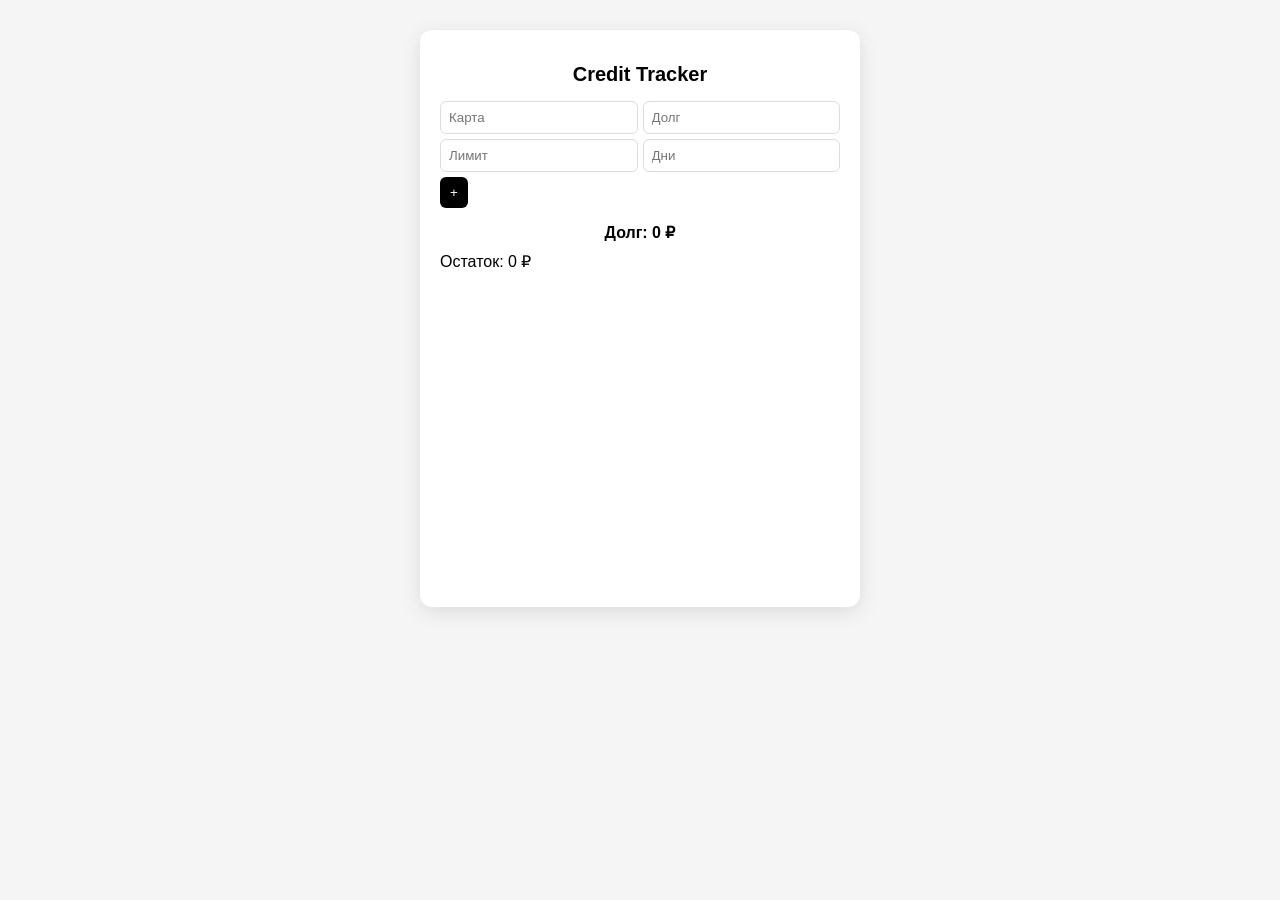
==== index.html @ 2d5e5e5c "Update index.html" ====
<!DOCTYPE html>
<html lang="ru">
<head>
<meta charset="UTF-8">
<meta name="viewport" content="width=device-width, initial-scale=1.0">
<title>Credit Tracker</title>
<link rel="stylesheet" href="style.css">
</head>
<body>

<div class="app">
  <h1>Credit Tracker</h1>

  <div class="input-group">
    <input id="cardName" placeholder="Карта" />
    <input id="amount" type="number" placeholder="Долг" />
    <input id="limit" type="number" placeholder="Лимит" />
    <input id="days" type="number" placeholder="Дни" />
    <button onclick="addDebt()">+</button>
  </div>

  <div class="stats">
    <div id="total">Долг: 0 ₽</div>
    <div id="free">Остаток: 0 ₽</div>
  </div>

  <canvas id="chart" width="300" height="300"></canvas>

  <ul id="debtList"></ul>
</div>

<script src="script.js" defer></script>
</body>
</html>
---- style.css ----
body {
  font-family: -apple-system, BlinkMacSystemFont, sans-serif;
  background: #f5f5f5;
  display: flex;
  justify-content: center;
  margin-top: 30px;
}

.app {
  background: white;
  padding: 20px;
  border-radius: 12px;
  width: 400px;
  box-shadow: 0 5px 20px rgba(0,0,0,0.1);
}

h1 {
  font-size: 20px;
  margin-bottom: 15px;
  text-align: center;
}

.input-group {
  display: flex;
  flex-wrap: wrap;
  gap: 5px;
  margin-bottom: 15px;
}

input {
  flex: 1;
  padding: 8px;
  border-radius: 6px;
  border: 1px solid #ddd;
}

button {
  padding: 8px 10px;
  border: none;
  border-radius: 6px;
  background: black;
  color: white;
  cursor: pointer;
}

#total {
  text-align: center;
  margin: 10px 0;
  font-weight: bold;
}

canvas {
  display: block;
  margin: 0 auto 15px;
}

ul {
  list-style: none;
  padding: 0;
}

li {
  display: flex;
  justify-content: space-between;
  padding: 8px;
  border-bottom: 1px solid #eee;
}

.actions {
  display: flex;
  gap: 5px;
}

.small-btn {
  font-size: 12px;
  padding: 4px 6px;
  background: #eee;
}
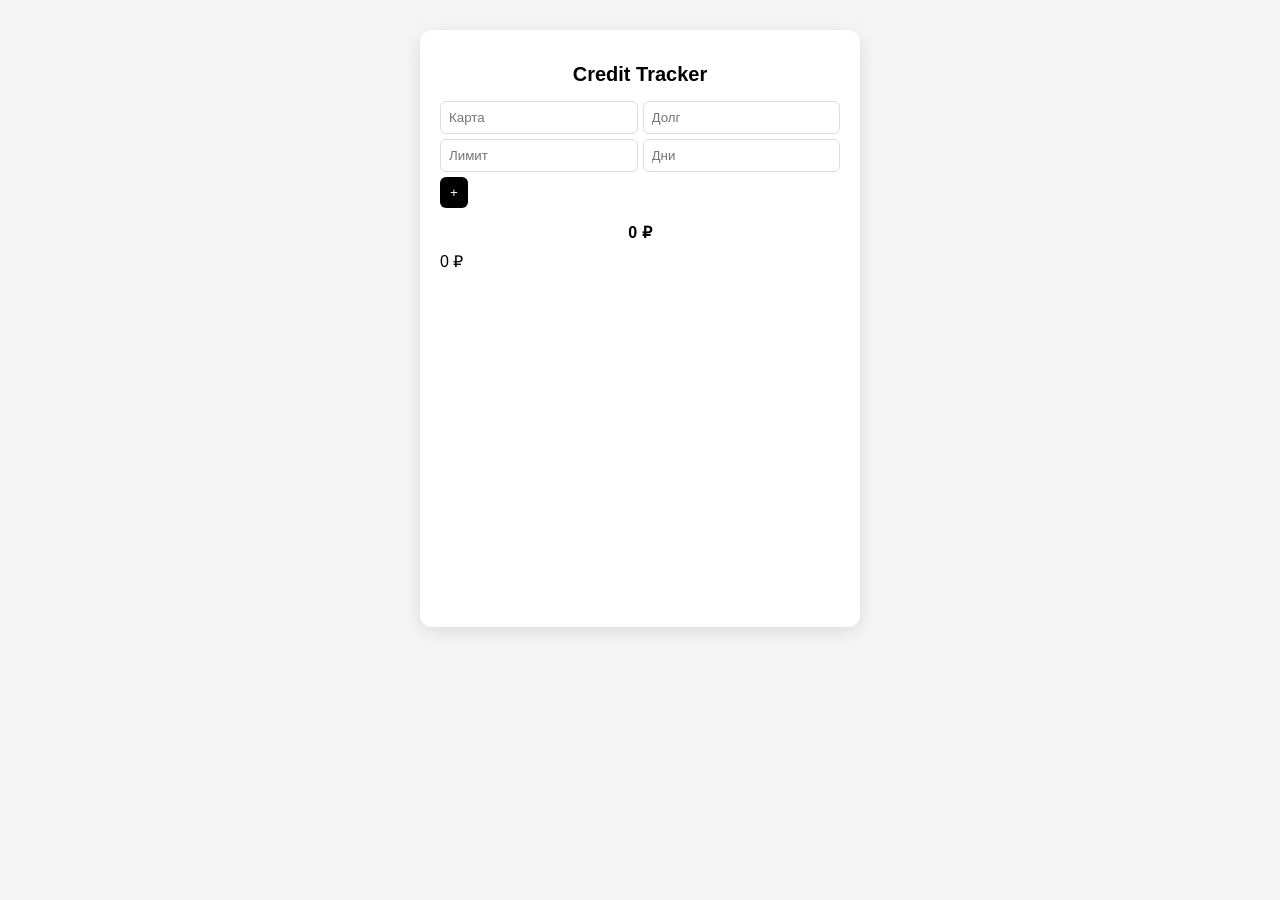
==== commit dbb72575: "Update index.html" ====
--- a/index.html
+++ b/index.html
@@ -20,11 +20,11 @@
   </div>
 
   <div class="stats">
-    <div id="total">Долг: 0 ₽</div>
-    <div id="free">Остаток: 0 ₽</div>
+    <div id="total">0 ₽</div>
+    <div id="free">0 ₽</div>
   </div>
 
-  <canvas id="chart" width="300" height="300"></canvas>
+  <canvas id="chart" width="320" height="320"></canvas>
 
   <ul id="debtList"></ul>
 </div>
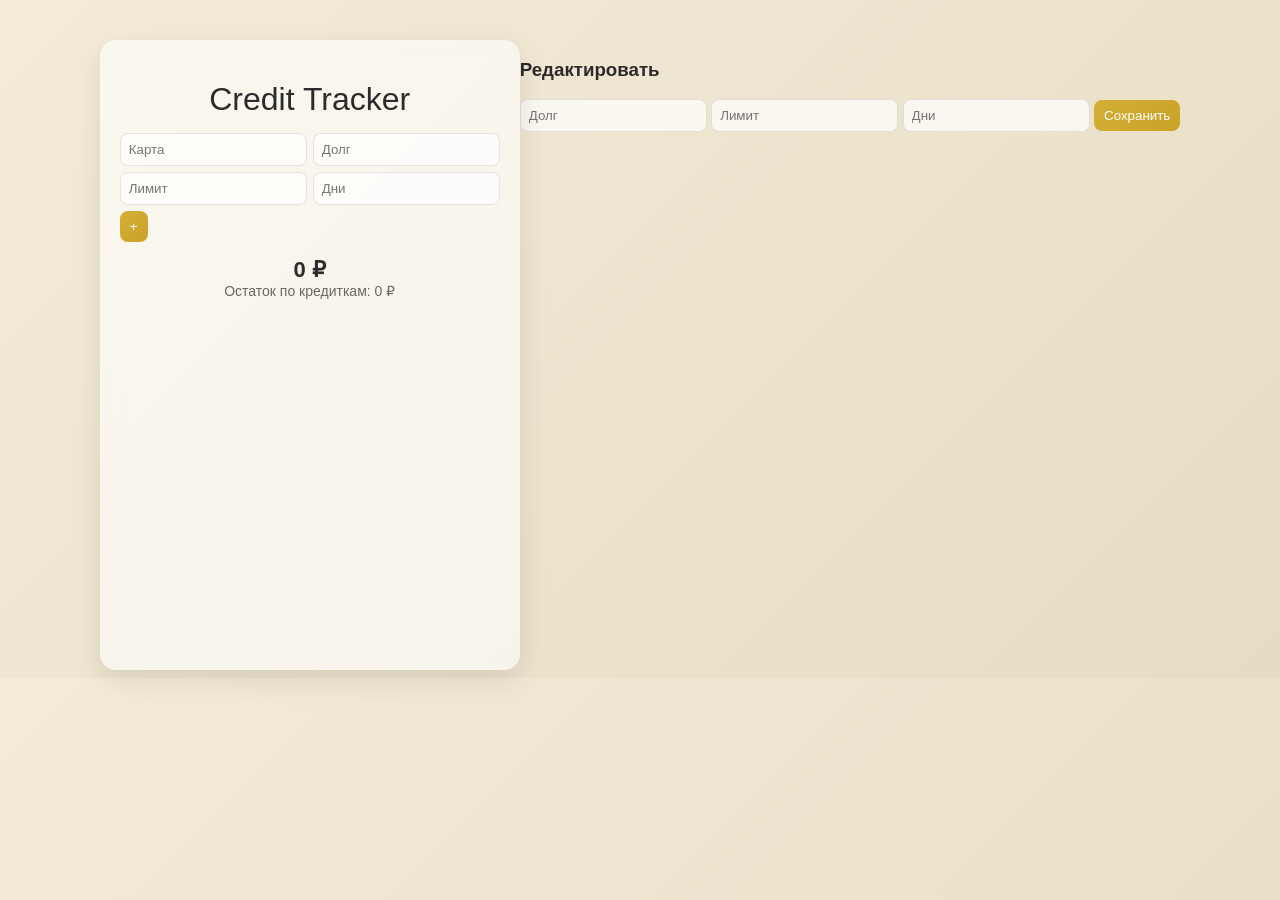
==== commit 457f776e: "Update index.html" ====
--- a/index.html
+++ b/index.html
@@ -12,10 +12,10 @@
   <h1>Credit Tracker</h1>
 
   <div class="input-group">
-    <input id="cardName" placeholder="Карта" />
-    <input id="amount" type="number" placeholder="Долг" />
-    <input id="limit" type="number" placeholder="Лимит" />
-    <input id="days" type="number" placeholder="Дни" />
+    <input id="cardName" placeholder="Карта">
+    <input id="amount" type="number" placeholder="Долг">
+    <input id="limit" type="number" placeholder="Лимит">
+    <input id="days" type="number" placeholder="Дни">
     <button onclick="addDebt()">+</button>
   </div>
 
@@ -29,6 +29,17 @@
   <ul id="debtList"></ul>
 </div>
 
-<script src="script.js" defer></script>
+<!-- модальное окно -->
+<div id="modal" class="modal hidden">
+  <div class="modal-content">
+    <h3>Редактировать</h3>
+    <input id="editAmount" type="number" placeholder="Долг">
+    <input id="editLimit" type="number" placeholder="Лимит">
+    <input id="editDays" type="number" placeholder="Дни">
+    <button onclick="saveEdit()">Сохранить</button>
+  </div>
+</div>
+
+<script src="script.js"></script>
 </body>
 </html>
--- a/style.css
+++ b/style.css
@@ -1,78 +1,81 @@
 body {
   font-family: -apple-system, BlinkMacSystemFont, sans-serif;
-  background: #f5f5f5;
+  background: linear-gradient(135deg, #f4ecd8, #e6dcc5);
   display: flex;
   justify-content: center;
-  margin-top: 30px;
+  margin-top: 40px;
+  color: #2b2b2b;
 }
 
 .app {
-  background: white;
+  background: rgba(255,255,255,0.6);
+  backdrop-filter: blur(10px);
   padding: 20px;
-  border-radius: 12px;
-  width: 400px;
-  box-shadow: 0 5px 20px rgba(0,0,0,0.1);
+  border-radius: 16px;
+  width: 380px;
+  box-shadow: 0 10px 30px rgba(0,0,0,0.1);
 }
 
 h1 {
-  font-size: 20px;
+  text-align: center;
+  font-weight: 500;
   margin-bottom: 15px;
-  text-align: center;
 }
 
 .input-group {
   display: flex;
   flex-wrap: wrap;
-  gap: 5px;
-  margin-bottom: 15px;
+  gap: 6px;
 }
 
 input {
   flex: 1;
   padding: 8px;
-  border-radius: 6px;
-  border: 1px solid #ddd;
+  border-radius: 8px;
+  border: 1px solid rgba(0,0,0,0.1);
+  background: rgba(255,255,255,0.7);
 }
 
 button {
   padding: 8px 10px;
   border: none;
-  border-radius: 6px;
-  background: black;
+  border-radius: 8px;
+  background: linear-gradient(135deg,#d4af37,#c9a227);
   color: white;
   cursor: pointer;
 }
 
+.stats {
+  text-align: center;
+  margin: 15px 0;
+}
+
 #total {
-  text-align: center;
-  margin: 10px 0;
-  font-weight: bold;
+  font-size: 22px;
+  font-weight: 600;
+}
+
+#free {
+  font-size: 14px;
+  opacity: 0.7;
 }
 
 canvas {
   display: block;
-  margin: 0 auto 15px;
-}
-
-ul {
-  list-style: none;
-  padding: 0;
+  margin: 10px auto 15px;
 }
 
 li {
   display: flex;
   justify-content: space-between;
-  padding: 8px;
-  border-bottom: 1px solid #eee;
-}
-
-.actions {
-  display: flex;
-  gap: 5px;
+  padding: 10px;
+  border-radius: 10px;
+  margin-bottom: 6px;
+  background: rgba(255,255,255,0.5);
 }
 
 .small-btn {
-  font-size: 12px;
+  background: rgba(0,0,0,0.05);
+  border-radius: 6px;
   padding: 4px 6px;
-  background: #eee;
 }
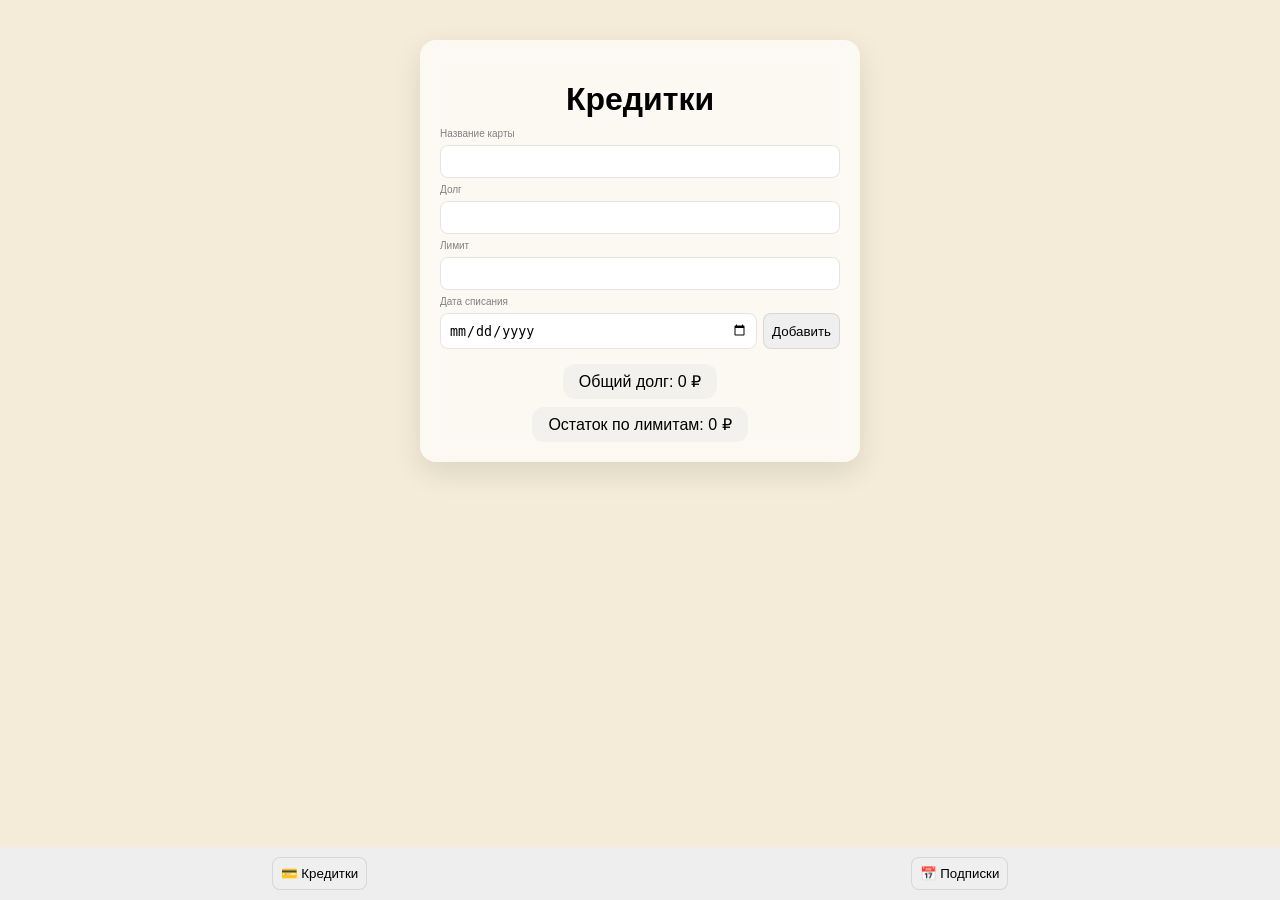
==== commit a301f63b: "Add files via upload" ====
--- a/index.html
+++ b/index.html
@@ -3,43 +3,91 @@
 <head>
 <meta charset="UTF-8">
 <meta name="viewport" content="width=device-width, initial-scale=1.0">
-<title>Credit Tracker</title>
+<title>Финансы</title>
+
 <link rel="stylesheet" href="style.css">
 </head>
 <body>
 
-<div class="app">
-  <h1>Credit Tracker</h1>
+<!-- Кредитки -->
+<div id="cards-page" class="app">
+<h1>Кредитки</h1>
 
-  <div class="input-group">
-    <input id="cardName" placeholder="Карта">
-    <input id="amount" type="number" placeholder="Долг">
-    <input id="limit" type="number" placeholder="Лимит">
-    <input id="days" type="number" placeholder="Дни">
-    <button onclick="addDebt()">+</button>
-  </div>
+<div class="input-group">
+<label>Название карты</label>
+<input id="cardName">
 
-  <div class="stats">
-    <div id="total">0 ₽</div>
-    <div id="free">0 ₽</div>
-  </div>
+<label>Долг</label>
+<input id="amount" type="number">
 
-  <canvas id="chart" width="320" height="320"></canvas>
+<label>Лимит</label>
+<input id="limit" type="number">
 
-  <ul id="debtList"></ul>
+<label>Дата списания</label>
+<input id="dueDate" type="date">
+
+<button onclick="addCard()">Добавить</button>
 </div>
 
-<!-- модальное окно -->
-<div id="modal" class="modal hidden">
-  <div class="modal-content">
-    <h3>Редактировать</h3>
-    <input id="editAmount" type="number" placeholder="Долг">
-    <input id="editLimit" type="number" placeholder="Лимит">
-    <input id="editDays" type="number" placeholder="Дни">
-    <button onclick="saveEdit()">Сохранить</button>
-  </div>
+<div class="totals credit-totals">
+<div>Общий долг: <span id="totalDebt">0</span> ₽</div>
+<div>Остаток по лимитам: <span id="totalFree">0</span> ₽</div>
 </div>
 
-<script src="script.js"></script>
+<div id="cardList"></div>
+</div>
+
+<!-- Подписки -->
+<div id="subs-page" class="app hidden">
+<h1>Подписки</h1>
+
+<div class="input-group">
+<label>Название подписки</label>
+<input id="subName">
+
+<label>Сумма</label>
+<input id="subPrice" type="number">
+
+<label>Дата списания</label>
+<input id="subDate" type="date">
+
+<button onclick="addSub()">Добавить</button>
+</div>
+
+<div class="totals subs-totals">
+<div>Ежемесячная плата: <span id="subSum">0</span> ₽</div>
+</div>
+
+<ul id="subList"></ul>
+</div>
+
+<!-- Модалка -->
+<div id="modal" class="modal">
+<div class="modal-content">
+
+<label>Название</label>
+<input id="editName">
+
+<label id="editValueLabel">Сумма</label>
+<input id="editValue" type="number">
+
+<label>Дата</label>
+<input id="editDate" type="date">
+
+<div class="modal-actions">
+<button onclick="cancelEdit()">Отменить</button>
+<button onclick="saveEdit()">Сохранить</button>
+</div>
+
+</div>
+</div>
+
+<!-- Навигация -->
+<nav>
+<button onclick="showPage('cards')">💳 Кредитки</button>
+<button onclick="showPage('subs')">📅 Подписки</button>
+</nav>
+
+<script src="app.js"></script>
 </body>
-</html>
+</html>
--- a/style.css
+++ b/style.css
@@ -1,81 +1,58 @@
-body {
-  font-family: -apple-system, BlinkMacSystemFont, sans-serif;
-  background: linear-gradient(135deg, #f4ecd8, #e6dcc5);
-  display: flex;
-  justify-content: center;
-  margin-top: 40px;
-  color: #2b2b2b;
+body { font-family:-apple-system,BlinkMacSystemFont,sans-serif; background:#f4ecd8; margin:0; }
+
+.app { max-width:400px; margin:40px auto; background:rgba(255,255,255,0.7); padding:20px; border-radius:16px; backdrop-filter:blur(10px); box-shadow:0 10px 30px rgba(0,0,0,0.1); }
+
+h1{text-align:center;margin-bottom:10px;}
+
+.input-group{display:flex;flex-wrap:wrap;gap:6px;margin-top:10px;}
+.input-group label{font-size:10px;color:gray; flex-basis:100%;}
+
+input,button{padding:8px;border-radius:8px;border:1px solid rgba(0,0,0,0.1);}
+input{flex:1;}
+button{cursor:pointer;}
+
+.totals{margin-top:15px;display:flex;flex-direction:column;align-items:center;gap:8px;}
+.totals div{padding:8px 16px;border-radius:12px;background:rgba(220,220,220,0.3);}
+
+.card, li {
+  display:flex;
+  justify-content:space-between;
+  margin:8px 0;
+  padding:12px;
+  border-radius:12px;
+  background:rgba(255,255,255,0.7);
 }
 
-.app {
-  background: rgba(255,255,255,0.6);
-  backdrop-filter: blur(10px);
-  padding: 20px;
-  border-radius: 16px;
-  width: 380px;
-  box-shadow: 0 10px 30px rgba(0,0,0,0.1);
+.card-buttons{display:flex;gap:6px;}
+
+nav{
+  position:fixed;
+  bottom:0;
+  width:100%;
+  display:flex;
+  justify-content:space-around;
+  background:#eee;
+  padding:10px 0;
 }
 
-h1 {
-  text-align: center;
-  font-weight: 500;
-  margin-bottom: 15px;
+.modal{
+  position:fixed;
+  top:0;
+  left:0;
+  width:100%;
+  height:100%;
+  background:rgba(0,0,0,0.3);
+  display:none;
+  justify-content:center;
+  align-items:center;
 }
 
-.input-group {
-  display: flex;
-  flex-wrap: wrap;
-  gap: 6px;
+.modal.show{display:flex;}
+
+.modal-content{
+  background:#fff;
+  padding:15px;
+  border-radius:12px;
 }
 
-input {
-  flex: 1;
-  padding: 8px;
-  border-radius: 8px;
-  border: 1px solid rgba(0,0,0,0.1);
-  background: rgba(255,255,255,0.7);
-}
-
-button {
-  padding: 8px 10px;
-  border: none;
-  border-radius: 8px;
-  background: linear-gradient(135deg,#d4af37,#c9a227);
-  color: white;
-  cursor: pointer;
-}
-
-.stats {
-  text-align: center;
-  margin: 15px 0;
-}
-
-#total {
-  font-size: 22px;
-  font-weight: 600;
-}
-
-#free {
-  font-size: 14px;
-  opacity: 0.7;
-}
-
-canvas {
-  display: block;
-  margin: 10px auto 15px;
-}
-
-li {
-  display: flex;
-  justify-content: space-between;
-  padding: 10px;
-  border-radius: 10px;
-  margin-bottom: 6px;
-  background: rgba(255,255,255,0.5);
-}
-
-.small-btn {
-  background: rgba(0,0,0,0.05);
-  border-radius: 6px;
-  padding: 4px 6px;
-}
+.hidden{display:none;}
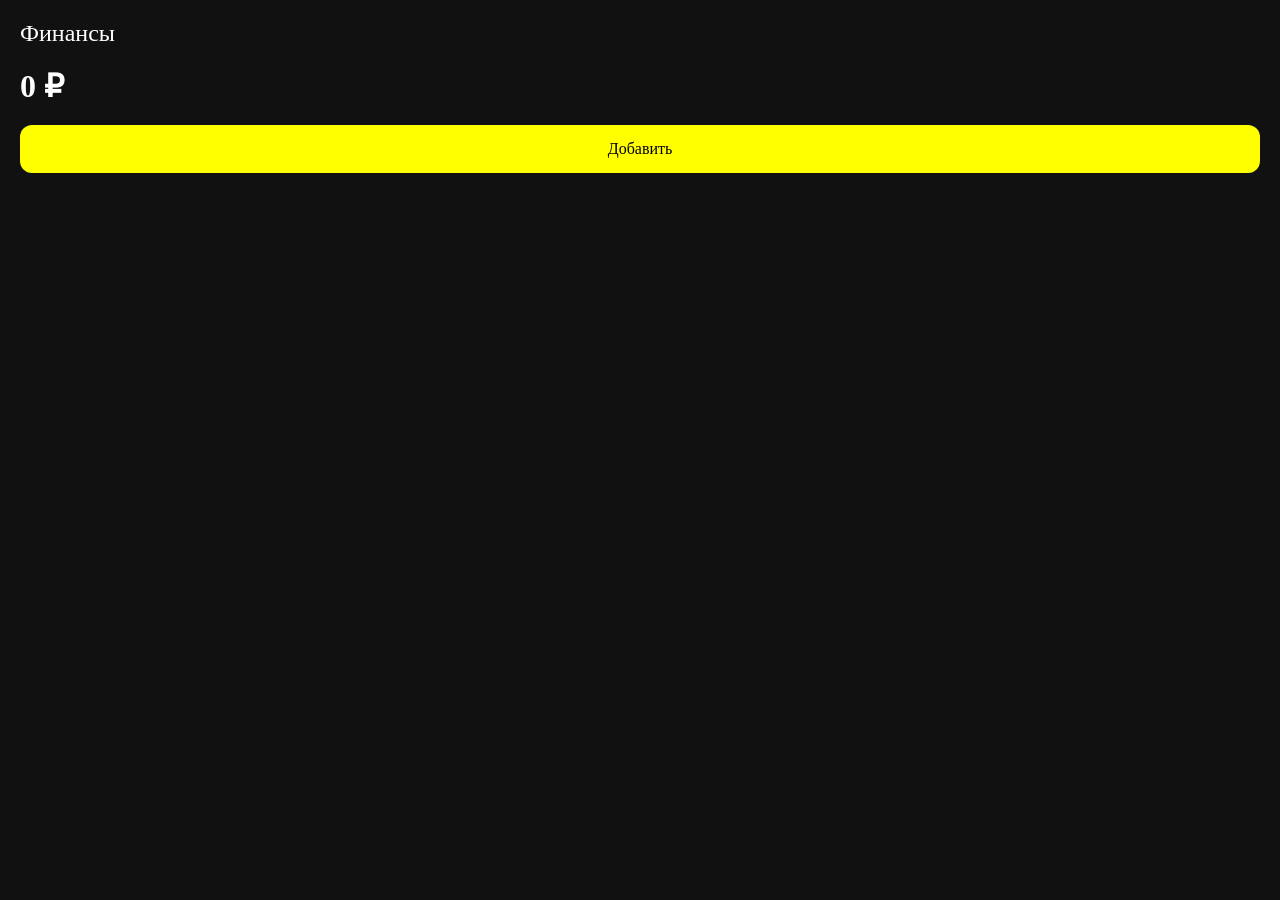
==== commit 32de90f9: "Add files via upload" ====
--- a/index.html
+++ b/index.html
@@ -1,93 +1,239 @@
 <!DOCTYPE html>
-<html lang="ru">
+<html>
 <head>
 <meta charset="UTF-8">
 <meta name="viewport" content="width=device-width, initial-scale=1.0">
+
 <title>Финансы</title>
 
-<link rel="stylesheet" href="style.css">
+<!-- PWA -->
+<link rel="manifest" href="manifest.json">
+<meta name="apple-mobile-web-app-capable" content="yes">
+<meta name="apple-mobile-web-app-status-bar-style" content="black">
+<link rel="apple-touch-icon" href="icon.png">
+
+<style>
+body {
+  margin: 0;
+  background: #111;
+  color: white;
+  font-family: -apple-system;
+}
+
+.header {
+  padding: 20px;
+  font-size: 24px;
+}
+
+.balance {
+  padding: 0 20px;
+  font-size: 32px;
+  font-weight: bold;
+}
+
+.add-btn {
+  margin: 20px;
+  padding: 15px;
+  background: yellow;
+  color: black;
+  text-align: center;
+  border-radius: 12px;
+}
+
+.list {
+  padding: 20px;
+}
+
+.item {
+  display: flex;
+  justify-content: space-between;
+  padding: 12px;
+  border-radius: 10px;
+  background: #1a1a1a;
+  position: relative;
+  z-index: 1;
+  transition: 0.2s;
+}
+
+.wrapper {
+  position: relative;
+  margin-bottom: 10px;
+}
+
+.delete {
+  position: absolute;
+  right: 0;
+  top: 0;
+  bottom: 0;
+  width: 80px;
+  background: #ff3b30;
+  display: flex;
+  align-items: center;
+  justify-content: center;
+  border-radius: 10px;
+}
+
+.income {
+  color: #4cd964;
+}
+
+.expense {
+  color: #ff3b30;
+}
+
+.modal-bg {
+  position: fixed;
+  top: 0;
+  left: 0;
+  right: 0;
+  bottom: 0;
+  background: rgba(0,0,0,0.5);
+  display: none;
+}
+
+.modal {
+  position: fixed;
+  bottom: 0;
+  left: 0;
+  right: 0;
+  background: #222;
+  padding: 20px;
+  border-radius: 20px 20px 0 0;
+}
+
+input {
+  width: 100%;
+  padding: 12px;
+  margin-bottom: 10px;
+  border-radius: 10px;
+  border: none;
+}
+
+.save {
+  background: yellow;
+  padding: 15px;
+  text-align: center;
+  border-radius: 10px;
+  color: black;
+}
+</style>
 </head>
+
 <body>
 
-<!-- Кредитки -->
-<div id="cards-page" class="app">
-<h1>Кредитки</h1>
-
-<div class="input-group">
-<label>Название карты</label>
-<input id="cardName">
-
-<label>Долг</label>
-<input id="amount" type="number">
-
-<label>Лимит</label>
-<input id="limit" type="number">
-
-<label>Дата списания</label>
-<input id="dueDate" type="date">
-
-<button onclick="addCard()">Добавить</button>
+<div class="header">Финансы</div>
+<div class="balance" id="balance">0 ₽</div>
+
+<div class="add-btn" onclick="openModal()">Добавить</div>
+
+<div class="list" id="list"></div>
+
+<div class="modal-bg" id="modalBg" onclick="closeModal()">
+  <div class="modal" onclick="event.stopPropagation()">
+    <input id="name" placeholder="Название">
+    <input id="amount" placeholder="Сумма (+ доход / - расход)">
+    <div class="save" onclick="save()">Сохранить</div>
+  </div>
 </div>
 
-<div class="totals credit-totals">
-<div>Общий долг: <span id="totalDebt">0</span> ₽</div>
-<div>Остаток по лимитам: <span id="totalFree">0</span> ₽</div>
-</div>
-
-<div id="cardList"></div>
-</div>
-
-<!-- Подписки -->
-<div id="subs-page" class="app hidden">
-<h1>Подписки</h1>
-
-<div class="input-group">
-<label>Название подписки</label>
-<input id="subName">
-
-<label>Сумма</label>
-<input id="subPrice" type="number">
-
-<label>Дата списания</label>
-<input id="subDate" type="date">
-
-<button onclick="addSub()">Добавить</button>
-</div>
-
-<div class="totals subs-totals">
-<div>Ежемесячная плата: <span id="subSum">0</span> ₽</div>
-</div>
-
-<ul id="subList"></ul>
-</div>
-
-<!-- Модалка -->
-<div id="modal" class="modal">
-<div class="modal-content">
-
-<label>Название</label>
-<input id="editName">
-
-<label id="editValueLabel">Сумма</label>
-<input id="editValue" type="number">
-
-<label>Дата</label>
-<input id="editDate" type="date">
-
-<div class="modal-actions">
-<button onclick="cancelEdit()">Отменить</button>
-<button onclick="saveEdit()">Сохранить</button>
-</div>
-
-</div>
-</div>
-
-<!-- Навигация -->
-<nav>
-<button onclick="showPage('cards')">💳 Кредитки</button>
-<button onclick="showPage('subs')">📅 Подписки</button>
-</nav>
-
-<script src="app.js"></script>
+<script>
+let transactions = JSON.parse(localStorage.getItem('tx')) || [];
+
+function render() {
+  const list = document.getElementById('list');
+  const balance = document.getElementById('balance');
+
+  list.innerHTML = '';
+  let total = 0;
+
+  transactions.forEach((t, i) => {
+    total += t.amount;
+
+    const wrapper = document.createElement('div');
+    wrapper.className = 'wrapper';
+
+    const del = document.createElement('div');
+    del.className = 'delete';
+    del.innerText = 'Удалить';
+    del.onclick = () => deleteItem(i);
+
+    const div = document.createElement('div');
+    div.className = 'item';
+
+    const colorClass = t.amount > 0 ? 'income' : 'expense';
+
+    div.innerHTML = `
+      <span>${t.name}</span>
+      <span class="${colorClass}">${t.amount}</span>
+    `;
+
+    let startX = 0;
+    let currentX = 0;
+
+    div.addEventListener('touchstart', e => {
+      startX = e.touches[0].clientX;
+    });
+
+    div.addEventListener('touchmove', e => {
+      currentX = e.touches[0].clientX;
+      let diff = currentX - startX;
+
+      if (diff < 0) {
+        div.style.transform = `translateX(${diff}px)`;
+      }
+    });
+
+    div.addEventListener('touchend', () => {
+      let diff = currentX - startX;
+
+      if (diff < -80) {
+        div.style.transform = `translateX(-80px)`;
+      } else {
+        div.style.transform = `translateX(0px)`;
+      }
+    });
+
+    wrapper.appendChild(del);
+    wrapper.appendChild(div);
+    list.appendChild(wrapper);
+  });
+
+  balance.innerText = total + ' ₽';
+}
+
+function openModal() {
+  document.getElementById('modalBg').style.display = 'block';
+}
+
+function closeModal() {
+  document.getElementById('modalBg').style.display = 'none';
+}
+
+function save() {
+  const name = document.getElementById('name').value;
+  const amount = parseInt(document.getElementById('amount').value);
+
+  if (!name || !amount) return;
+
+  transactions.push({ name, amount });
+
+  localStorage.setItem('tx', JSON.stringify(transactions));
+
+  document.getElementById('name').value = '';
+  document.getElementById('amount').value = '';
+
+  closeModal();
+  render();
+}
+
+function deleteItem(index) {
+  transactions.splice(index, 1);
+  localStorage.setItem('tx', JSON.stringify(transactions));
+  render();
+}
+
+render();
+</script>
+
 </body>
 </html>
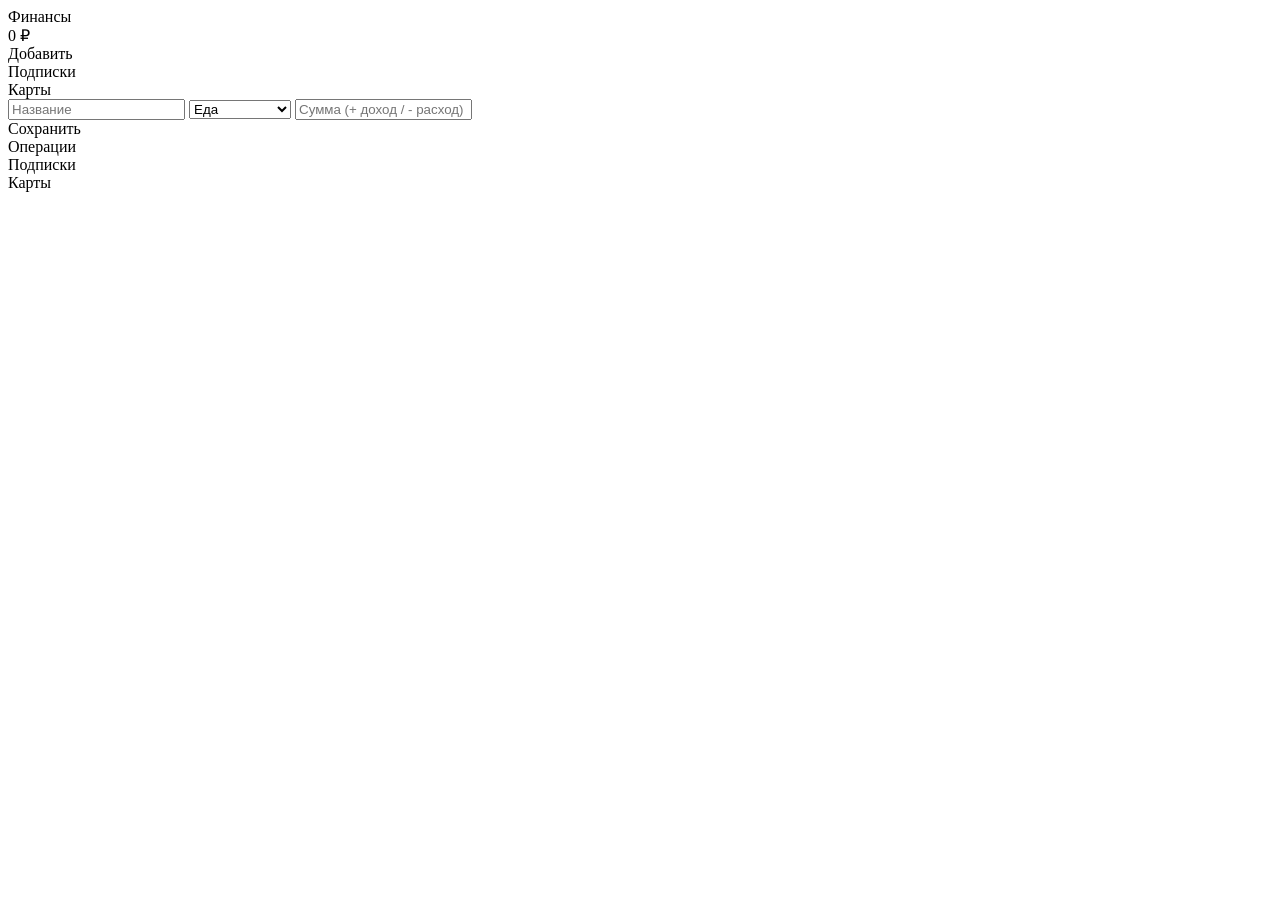
==== commit f6128d61: "Update index.html" ====
--- a/index.html
+++ b/index.html
@@ -6,234 +6,58 @@
 
 <title>Финансы</title>
 
-<!-- PWA -->
 <link rel="manifest" href="manifest.json">
 <meta name="apple-mobile-web-app-capable" content="yes">
-<meta name="apple-mobile-web-app-status-bar-style" content="black">
 <link rel="apple-touch-icon" href="icon.png">
 
-<style>
-body {
-  margin: 0;
-  background: #111;
-  color: white;
-  font-family: -apple-system;
-}
-
-.header {
-  padding: 20px;
-  font-size: 24px;
-}
-
-.balance {
-  padding: 0 20px;
-  font-size: 32px;
-  font-weight: bold;
-}
-
-.add-btn {
-  margin: 20px;
-  padding: 15px;
-  background: yellow;
-  color: black;
-  text-align: center;
-  border-radius: 12px;
-}
-
-.list {
-  padding: 20px;
-}
-
-.item {
-  display: flex;
-  justify-content: space-between;
-  padding: 12px;
-  border-radius: 10px;
-  background: #1a1a1a;
-  position: relative;
-  z-index: 1;
-  transition: 0.2s;
-}
-
-.wrapper {
-  position: relative;
-  margin-bottom: 10px;
-}
-
-.delete {
-  position: absolute;
-  right: 0;
-  top: 0;
-  bottom: 0;
-  width: 80px;
-  background: #ff3b30;
-  display: flex;
-  align-items: center;
-  justify-content: center;
-  border-radius: 10px;
-}
-
-.income {
-  color: #4cd964;
-}
-
-.expense {
-  color: #ff3b30;
-}
-
-.modal-bg {
-  position: fixed;
-  top: 0;
-  left: 0;
-  right: 0;
-  bottom: 0;
-  background: rgba(0,0,0,0.5);
-  display: none;
-}
-
-.modal {
-  position: fixed;
-  bottom: 0;
-  left: 0;
-  right: 0;
-  background: #222;
-  padding: 20px;
-  border-radius: 20px 20px 0 0;
-}
-
-input {
-  width: 100%;
-  padding: 12px;
-  margin-bottom: 10px;
-  border-radius: 10px;
-  border: none;
-}
-
-.save {
-  background: yellow;
-  padding: 15px;
-  text-align: center;
-  border-radius: 10px;
-  color: black;
-}
-</style>
+<link rel="stylesheet" href="style.css">
 </head>
 
 <body>
 
-<div class="header">Финансы</div>
-<div class="balance" id="balance">0 ₽</div>
+<!-- ОПЕРАЦИИ -->
+<div id="operations" class="screen active">
+  <div class="header">Финансы</div>
+  <div class="balance" id="balance">0 ₽</div>
+  <div class="add-btn" onclick="openModal()">Добавить</div>
+  <div class="list" id="list"></div>
+</div>
 
-<div class="add-btn" onclick="openModal()">Добавить</div>
+<!-- ПОДПИСКИ -->
+<div id="subscriptions" class="screen">
+  <div class="header">Подписки</div>
+</div>
 
-<div class="list" id="list"></div>
+<!-- КАРТЫ -->
+<div id="cards" class="screen">
+  <div class="header">Карты</div>
+</div>
 
+<!-- МОДАЛКА -->
 <div class="modal-bg" id="modalBg" onclick="closeModal()">
   <div class="modal" onclick="event.stopPropagation()">
     <input id="name" placeholder="Название">
+    
+    <select id="category">
+      <option>Еда</option>
+      <option>Транспорт</option>
+      <option>Подписки</option>
+      <option>Развлечения</option>
+      <option>Другое</option>
+    </select>
+
     <input id="amount" placeholder="Сумма (+ доход / - расход)">
     <div class="save" onclick="save()">Сохранить</div>
   </div>
 </div>
 
-<script>
-let transactions = JSON.parse(localStorage.getItem('tx')) || [];
+<!-- TAB BAR -->
+<div class="tabbar">
+  <div class="tab active" onclick="switchTab('operations', this)">Операции</div>
+  <div class="tab" onclick="switchTab('subscriptions', this)">Подписки</div>
+  <div class="tab" onclick="switchTab('cards', this)">Карты</div>
+</div>
 
-function render() {
-  const list = document.getElementById('list');
-  const balance = document.getElementById('balance');
-
-  list.innerHTML = '';
-  let total = 0;
-
-  transactions.forEach((t, i) => {
-    total += t.amount;
-
-    const wrapper = document.createElement('div');
-    wrapper.className = 'wrapper';
-
-    const del = document.createElement('div');
-    del.className = 'delete';
-    del.innerText = 'Удалить';
-    del.onclick = () => deleteItem(i);
-
-    const div = document.createElement('div');
-    div.className = 'item';
-
-    const colorClass = t.amount > 0 ? 'income' : 'expense';
-
-    div.innerHTML = `
-      <span>${t.name}</span>
-      <span class="${colorClass}">${t.amount}</span>
-    `;
-
-    let startX = 0;
-    let currentX = 0;
-
-    div.addEventListener('touchstart', e => {
-      startX = e.touches[0].clientX;
-    });
-
-    div.addEventListener('touchmove', e => {
-      currentX = e.touches[0].clientX;
-      let diff = currentX - startX;
-
-      if (diff < 0) {
-        div.style.transform = `translateX(${diff}px)`;
-      }
-    });
-
-    div.addEventListener('touchend', () => {
-      let diff = currentX - startX;
-
-      if (diff < -80) {
-        div.style.transform = `translateX(-80px)`;
-      } else {
-        div.style.transform = `translateX(0px)`;
-      }
-    });
-
-    wrapper.appendChild(del);
-    wrapper.appendChild(div);
-    list.appendChild(wrapper);
-  });
-
-  balance.innerText = total + ' ₽';
-}
-
-function openModal() {
-  document.getElementById('modalBg').style.display = 'block';
-}
-
-function closeModal() {
-  document.getElementById('modalBg').style.display = 'none';
-}
-
-function save() {
-  const name = document.getElementById('name').value;
-  const amount = parseInt(document.getElementById('amount').value);
-
-  if (!name || !amount) return;
-
-  transactions.push({ name, amount });
-
-  localStorage.setItem('tx', JSON.stringify(transactions));
-
-  document.getElementById('name').value = '';
-  document.getElementById('amount').value = '';
-
-  closeModal();
-  render();
-}
-
-function deleteItem(index) {
-  transactions.splice(index, 1);
-  localStorage.setItem('tx', JSON.stringify(transactions));
-  render();
-}
-
-render();
-</script>
-
+<script src="app.js"></script>
 </body>
-</html>+</html>
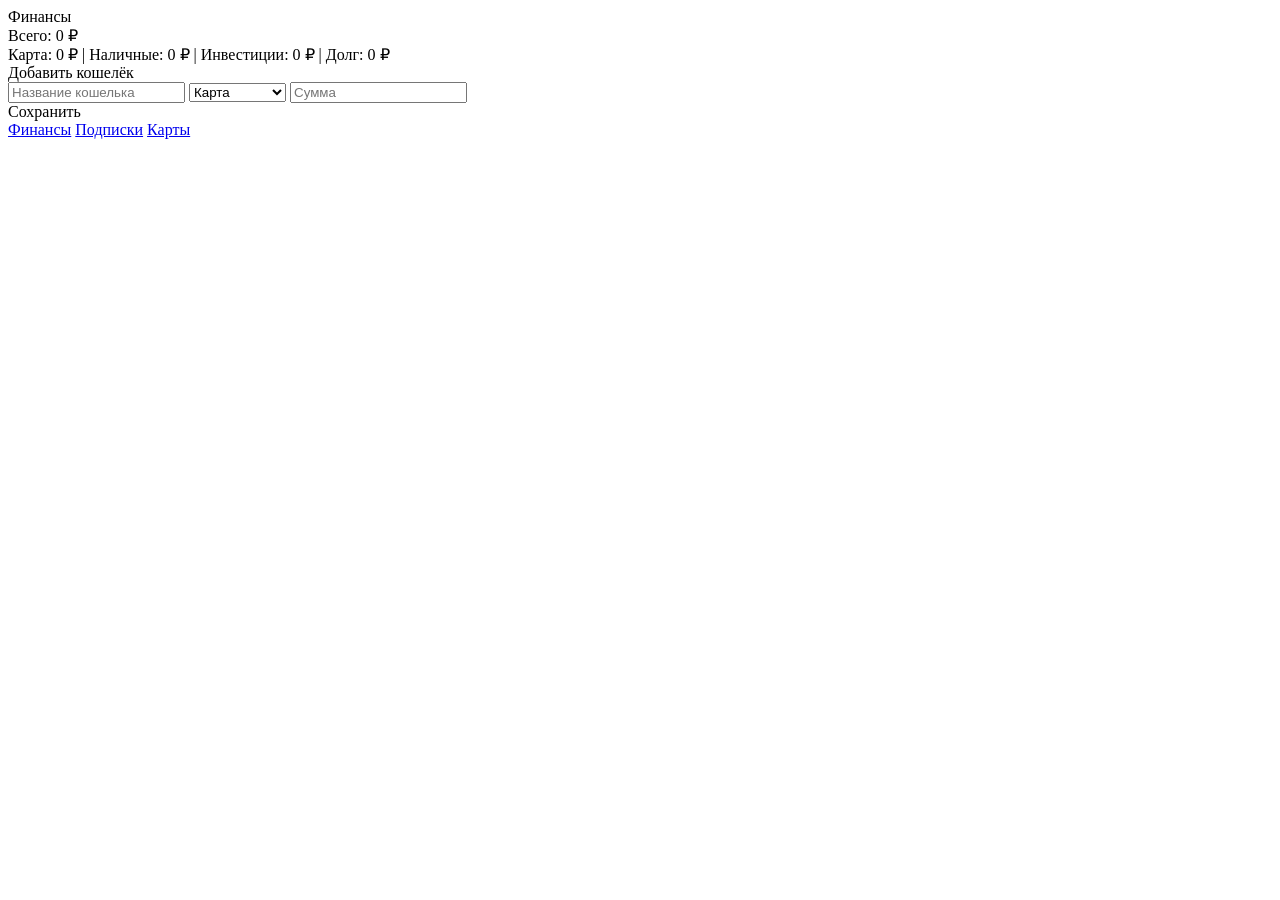
==== commit f1a37005: "Add total balance and type balance display" ====
--- a/index.html
+++ b/index.html
@@ -3,61 +3,118 @@
 <head>
 <meta charset="UTF-8">
 <meta name="viewport" content="width=device-width, initial-scale=1.0">
-
 <title>Финансы</title>
-
 <link rel="manifest" href="manifest.json">
 <meta name="apple-mobile-web-app-capable" content="yes">
 <link rel="apple-touch-icon" href="icon.png">
-
 <link rel="stylesheet" href="style.css">
 </head>
-
 <body>
 
-<!-- ОПЕРАЦИИ -->
-<div id="operations" class="screen active">
-  <div class="header">Финансы</div>
-  <div class="balance" id="balance">0 ₽</div>
-  <div class="add-btn" onclick="openModal()">Добавить</div>
-  <div class="list" id="list"></div>
-</div>
+<div class="header">Финансы</div>
 
-<!-- ПОДПИСКИ -->
-<div id="subscriptions" class="screen">
-  <div class="header">Подписки</div>
-</div>
+<div class="balance" id="totalBalance">Всего: 0 ₽</div>
 
-<!-- КАРТЫ -->
-<div id="cards" class="screen">
-  <div class="header">Карты</div>
-</div>
+<div class="balance-type" id="typeBalance"></div>
 
-<!-- МОДАЛКА -->
+<div class="add-btn" onclick="openModal()">Добавить кошелёк</div>
+<div class="list" id="walletList"></div>
+
 <div class="modal-bg" id="modalBg" onclick="closeModal()">
   <div class="modal" onclick="event.stopPropagation()">
-    <input id="name" placeholder="Название">
-    
-    <select id="category">
-      <option>Еда</option>
-      <option>Транспорт</option>
-      <option>Подписки</option>
-      <option>Развлечения</option>
-      <option>Другое</option>
+    <input id="walletName" placeholder="Название кошелька">
+    <select id="walletType">
+      <option>Карта</option>
+      <option>Наличные</option>
+      <option>Инвестиции</option>
+      <option>Долг</option>
     </select>
-
-    <input id="amount" placeholder="Сумма (+ доход / - расход)">
-    <div class="save" onclick="save()">Сохранить</div>
+    <input id="walletAmount" placeholder="Сумма">
+    <div class="save" onclick="saveWallet()">Сохранить</div>
   </div>
 </div>
 
-<!-- TAB BAR -->
 <div class="tabbar">
-  <div class="tab active" onclick="switchTab('operations', this)">Операции</div>
-  <div class="tab" onclick="switchTab('subscriptions', this)">Подписки</div>
-  <div class="tab" onclick="switchTab('cards', this)">Карты</div>
+  <a class="tab active" href="index.html">Финансы</a>
+  <a class="tab" href="subscriptions.html">Подписки</a>
+  <a class="tab" href="cards.html">Карты</a>
 </div>
 
-<script src="app.js"></script>
+<script>
+let wallets = JSON.parse(localStorage.getItem('wallets')) || [];
+
+const colors = {
+  "Карта": "#3498db",
+  "Наличные": "#2ecc71",
+  "Инвестиции": "#9b59b6",
+  "Долг": "#e74c3c"
+};
+
+function openModal(){document.getElementById('modalBg').style.display='block';}
+function closeModal(){document.getElementById('modalBg').style.display='none';}
+
+function renderWallets(){
+  const list = document.getElementById('walletList');
+  list.innerHTML = '';
+  let total = 0;
+  const typeTotals = { "Карта":0, "Наличные":0, "Инвестиции":0, "Долг":0 };
+
+  wallets.forEach((w, i)=>{
+    total += w.amount;
+    typeTotals[w.type] += w.amount;
+
+    const div = document.createElement('div');
+    div.className = 'item';
+    div.style.backgroundColor = colors[w.type];
+    div.style.color = "#fff";
+    div.innerHTML = `<div>${w.name} (${w.type})</div><span>${w.amount} ₽</span>`;
+
+    const del = document.createElement('div');
+    del.className = 'delete';
+    del.innerText = 'Удалить';
+    del.onclick = ()=>deleteWallet(i);
+
+    const wrapper = document.createElement('div');
+    wrapper.className = 'wrapper';
+    wrapper.appendChild(del);
+    wrapper.appendChild(div);
+
+    list.appendChild(wrapper);
+  });
+
+  document.getElementById('totalBalance').innerText = `Всего: ${total} ₽`;
+
+  const typeBalanceDiv = document.getElementById('typeBalance');
+  typeBalanceDiv.innerHTML = `
+    Карта: ${typeTotals["Карта"]} ₽ | 
+    Наличные: ${typeTotals["Наличные"]} ₽ | 
+    Инвестиции: ${typeTotals["Инвестиции"]} ₽ | 
+    Долг: ${typeTotals["Долг"]} ₽
+  `;
+}
+
+function saveWallet(){
+  const name = document.getElementById('walletName').value;
+  const type = document.getElementById('walletType').value;
+  const amount = parseInt(document.getElementById('walletAmount').value);
+  if(!name || isNaN(amount)) return;
+
+  wallets.push({name, type, amount});
+  localStorage.setItem('wallets', JSON.stringify(wallets));
+
+  document.getElementById('walletName').value='';
+  document.getElementById('walletAmount').value='';
+  closeModal();
+  renderWallets();
+}
+
+function deleteWallet(index){
+  wallets.splice(index,1);
+  localStorage.setItem('wallets', JSON.stringify(wallets));
+  renderWallets();
+}
+
+renderWallets();
+</script>
 </body>
 </html>
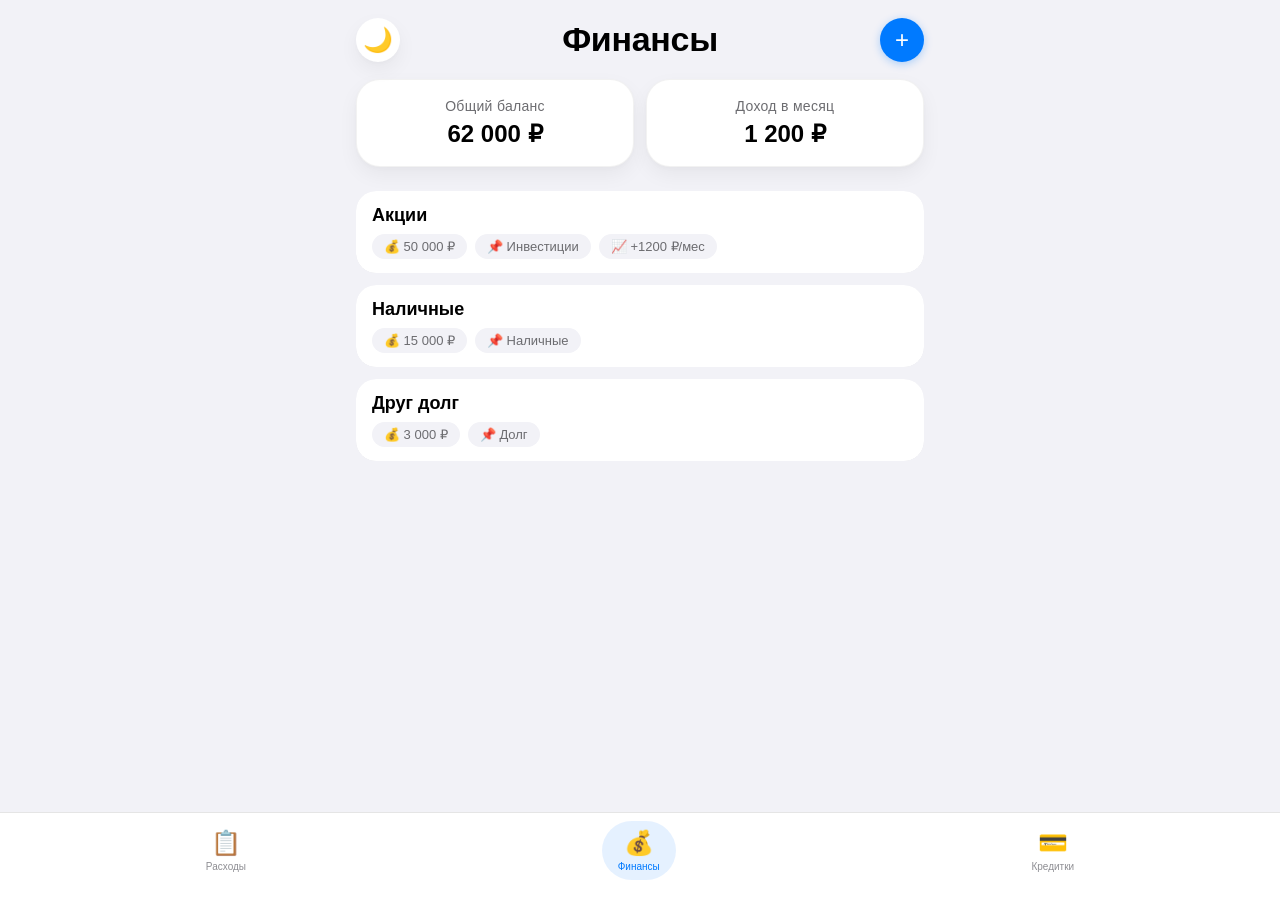
==== commit c126b1ea: "Create index.html" ====
--- a/index.html
+++ b/index.html
@@ -1,120 +1,864 @@
 <!DOCTYPE html>
-<html>
+<html lang="ru">
 <head>
-<meta charset="UTF-8">
-<meta name="viewport" content="width=device-width, initial-scale=1.0">
-<title>Финансы</title>
-<link rel="manifest" href="manifest.json">
-<meta name="apple-mobile-web-app-capable" content="yes">
-<link rel="apple-touch-icon" href="icon.png">
-<link rel="stylesheet" href="style.css">
+  <meta charset="UTF-8">
+  <meta name="viewport" content="width=device-width, initial-scale=1.0, viewport-fit=cover, user-scalable=no">
+  <meta name="apple-mobile-web-app-capable" content="yes">
+  <meta name="apple-mobile-web-app-status-bar-style" content="black-translucent">
+  <meta name="apple-mobile-web-app-title" content="Финансы">
+  <meta name="theme-color" content="#FFFFFF" id="theme-color-meta">
+  <link rel="apple-touch-icon" href="data:image/svg+xml,%3Csvg xmlns='http://www.w3.org/2000/svg' viewBox='0 0 100 100'%3E%3Crect width='100' height='100' fill='%23007AFF'/%3E%3Ctext x='50' y='70' font-size='60' text-anchor='middle' fill='white'%3E💰%3C/text%3E%3C/svg%3E">
+  <link rel="icon" type="image/png" sizes="192x192" href="data:image/svg+xml,%3Csvg xmlns='http://www.w3.org/2000/svg' viewBox='0 0 100 100'%3E%3Crect width='100' height='100' fill='%23007AFF'/%3E%3Ctext x='50' y='70' font-size='60' text-anchor='middle' fill='white'%3E💰%3C/text%3E%3C/svg%3E">
+  <title>Финансы — личный учёт</title>
+  <style>
+    * {
+      margin: 0;
+      padding: 0;
+      box-sizing: border-box;
+      -webkit-tap-highlight-color: transparent;
+    }
+
+    /* Светлая тема (по умолчанию) */
+    :root {
+      --bg-primary: #F2F2F7;
+      --bg-card: #FFFFFF;
+      --text-primary: #000000;
+      --text-secondary: #6C6C70;
+      --tab-bar-bg: rgba(255,255,255,0.96);
+      --tab-bar-border: rgba(0,0,0,0.1);
+      --tab-inactive: #8E8E93;
+      --tab-active: #007AFF;
+      --tab-active-bg: rgba(0,122,255,0.1);
+      --card-shadow: 0 8px 20px rgba(0,0,0,0.05), 0 2px 4px rgba(0,0,0,0.02);
+      --total-bg: #FFFFFF;
+      --total-border: rgba(0,0,0,0.05);
+      --detail-bg: #F2F2F7;
+      --modal-bg: #FFFFFF;
+      --input-bg: #F9F9FB;
+      --input-border: #E5E5EA;
+      --btn-cancel-bg: #E5E5EA;
+    }
+
+    body.dark {
+      --bg-primary: #000000;
+      --bg-card: #1C1C1E;
+      --text-primary: #FFFFFF;
+      --text-secondary: #8E8E93;
+      --tab-bar-bg: rgba(28,28,30,0.96);
+      --tab-bar-border: rgba(255,255,255,0.1);
+      --tab-inactive: #8E8E93;
+      --tab-active: #0A84FF;
+      --tab-active-bg: rgba(10,132,255,0.2);
+      --card-shadow: 0 8px 20px rgba(0,0,0,0.3);
+      --total-bg: #1C1C1E;
+      --total-border: rgba(255,255,255,0.1);
+      --detail-bg: #2C2C2E;
+      --modal-bg: #1C1C1E;
+      --input-bg: #2C2C2E;
+      --input-border: #3A3A3C;
+      --btn-cancel-bg: #2C2C2E;
+    }
+
+    body {
+      font-family: -apple-system, BlinkMacSystemFont, 'Segoe UI', Roboto, Helvetica, sans-serif;
+      background: var(--bg-primary);
+      color: var(--text-primary);
+      padding-bottom: 70px;
+      min-height: 100vh;
+      transition: background 0.2s, color 0.2s;
+    }
+
+    .container {
+      max-width: 600px;
+      margin: 0 auto;
+      padding: 20px 16px 80px;
+    }
+
+    /* Заголовок страницы: текст по центру, кнопки слева и справа */
+    .section-header {
+      position: relative;
+      display: flex;
+      justify-content: center;
+      align-items: center;
+      margin-bottom: 20px;
+    }
+    .section-header h1 {
+      font-size: 34px;
+      font-weight: 700;
+      letter-spacing: -0.3px;
+      margin: 0;
+    }
+    .header-left {
+      position: absolute;
+      left: 0;
+      top: 50%;
+      transform: translateY(-50%);
+    }
+    .header-right {
+      position: absolute;
+      right: 0;
+      top: 50%;
+      transform: translateY(-50%);
+    }
+    .theme-toggle, .add-button-header {
+      width: 44px;
+      height: 44px;
+      border-radius: 30px;
+      display: flex;
+      align-items: center;
+      justify-content: center;
+      font-size: 24px;
+      border: none;
+      cursor: pointer;
+      transition: 0.2s;
+      background: var(--bg-card);
+      box-shadow: var(--card-shadow);
+      color: var(--text-primary);
+    }
+    .theme-toggle:active, .add-button-header:active {
+      transform: scale(0.94);
+    }
+    .add-button-header {
+      background: #007AFF;
+      color: white;
+      box-shadow: 0 2px 8px rgba(0,122,255,0.3);
+    }
+    body.dark .add-button-header {
+      background: #0A84FF;
+    }
+
+    /* Нижняя навигация с плавным появлением контента */
+    .tab-bar {
+      position: fixed;
+      bottom: 0;
+      left: 0;
+      right: 0;
+      background: var(--tab-bar-bg);
+      backdrop-filter: blur(10px);
+      border-top: 0.5px solid var(--tab-bar-border);
+      display: flex;
+      justify-content: space-around;
+      padding: 8px 20px 20px;
+      z-index: 20;
+    }
+    .tab-item {
+      display: flex;
+      flex-direction: column;
+      align-items: center;
+      gap: 4px;
+      font-size: 10px;
+      font-weight: 500;
+      color: var(--tab-inactive);
+      background: none;
+      border: none;
+      padding: 8px 16px;
+      transition: 0.2s;
+      cursor: pointer;
+      border-radius: 30px;
+      min-width: 70px;
+    }
+    .tab-item.active {
+      color: var(--tab-active);
+      background: var(--tab-active-bg);
+    }
+    .tab-icon {
+      font-size: 24px;
+    }
+
+    /* Анимация смены страниц */
+    .section {
+      display: none;
+      opacity: 0;
+      transform: translateY(8px);
+      transition: opacity 0.25s ease, transform 0.25s ease;
+    }
+    .section.active-section {
+      display: block;
+      opacity: 1;
+      transform: translateY(0);
+    }
+
+    /* Карточки с улучшенными тенями */
+    .card-list {
+      display: flex;
+      flex-direction: column;
+      gap: 12px;
+      margin-bottom: 24px;
+    }
+    .card-wrapper {
+      position: relative;
+      overflow: hidden;
+      border-radius: 20px;
+    }
+    .card-swipe-container {
+      position: relative;
+      width: 100%;
+      border-radius: 20px;
+    }
+    .card {
+      background: var(--bg-card);
+      border-radius: 20px;
+      padding: 14px 16px;
+      box-shadow: var(--card-shadow);
+      transition: transform 0.25s cubic-bezier(0.2, 0.9, 0.4, 1.1), box-shadow 0.2s;
+      cursor: pointer;
+      position: relative;
+      z-index: 2;
+    }
+    .card:active {
+      transform: scale(0.99);
+    }
+    .delete-button {
+      position: absolute;
+      right: 0;
+      top: 0;
+      bottom: 0;
+      width: 80px;
+      background: #FF3B30;
+      display: flex;
+      align-items: center;
+      justify-content: center;
+      border-radius: 20px;
+      color: white;
+      font-weight: 600;
+      font-size: 16px;
+      cursor: pointer;
+      transition: opacity 0.2s, transform 0.2s;
+      z-index: 1;
+      opacity: 0;
+      transform: translateX(100%);
+    }
+    .card-wrapper.swiped .delete-button {
+      opacity: 1;
+      transform: translateX(0);
+    }
+    .card-title {
+      font-weight: 700;
+      font-size: 18px;
+      margin-bottom: 8px;
+    }
+    .card-details {
+      display: flex;
+      flex-wrap: wrap;
+      gap: 8px;
+      margin-top: 4px;
+    }
+    .card-details span {
+      background: var(--detail-bg);
+      padding: 5px 12px;
+      border-radius: 20px;
+      font-size: 13px;
+      display: inline-block;
+      color: var(--text-secondary);
+    }
+
+    /* Блоки итогов */
+    .totals-grid {
+      display: flex;
+      gap: 12px;
+      margin: 16px 0 24px;
+    }
+    .total-block {
+      flex: 1;
+      background: var(--total-bg);
+      border-radius: 24px;
+      padding: 18px 8px;
+      text-align: center;
+      box-shadow: var(--card-shadow);
+      border: 0.5px solid var(--total-border);
+    }
+    .total-label {
+      font-size: 14px;
+      color: var(--text-secondary);
+      letter-spacing: 0.3px;
+      margin-bottom: 6px;
+    }
+    .total-amount {
+      font-size: 24px;
+      font-weight: 700;
+    }
+    .single-total {
+      margin: 16px 0 24px;
+    }
+
+    /* Модальное окно */
+    .modal {
+      position: fixed;
+      top: 0;
+      left: 0;
+      right: 0;
+      bottom: 0;
+      background: rgba(0,0,0,0.4);
+      backdrop-filter: blur(8px);
+      display: flex;
+      align-items: center;
+      justify-content: center;
+      z-index: 100;
+      visibility: hidden;
+      opacity: 0;
+      transition: 0.2s;
+    }
+    .modal.active {
+      visibility: visible;
+      opacity: 1;
+    }
+    .modal-content {
+      background: var(--modal-bg);
+      width: 90%;
+      max-width: 360px;
+      border-radius: 28px;
+      padding: 24px 20px 20px;
+      box-shadow: 0 24px 40px rgba(0,0,0,0.2);
+    }
+    .modal-content h3 {
+      font-size: 22px;
+      margin-bottom: 20px;
+    }
+    .modal-field {
+      margin-bottom: 16px;
+    }
+    .modal-field label {
+      font-size: 14px;
+      font-weight: 500;
+      color: var(--text-secondary);
+      display: block;
+      margin-bottom: 6px;
+    }
+    .modal-field input, .modal-field select {
+      width: 100%;
+      padding: 12px;
+      border: 1px solid var(--input-border);
+      border-radius: 14px;
+      font-size: 16px;
+      background: var(--input-bg);
+      color: var(--text-primary);
+      font-family: inherit;
+    }
+    input[type="date"] {
+      width: 100%;
+      box-sizing: border-box;
+      appearance: none;
+      -webkit-appearance: none;
+    }
+    .modal-buttons {
+      display: flex;
+      justify-content: space-between;
+      gap: 12px;
+      margin-top: 24px;
+    }
+    .modal-buttons button {
+      flex: 1;
+      padding: 14px;
+      border-radius: 14px;
+      font-weight: 600;
+      font-size: 17px;
+      border: none;
+      cursor: pointer;
+    }
+    .btn-cancel {
+      background: var(--btn-cancel-bg);
+      color: var(--tab-active);
+    }
+    .btn-save {
+      background: #007AFF;
+      color: white;
+    }
+    body.dark .btn-save {
+      background: #0A84FF;
+    }
+  </style>
 </head>
 <body>
 
-<div class="header">Финансы</div>
-
-<div class="balance" id="totalBalance">Всего: 0 ₽</div>
-
-<div class="balance-type" id="typeBalance"></div>
-
-<div class="add-btn" onclick="openModal()">Добавить кошелёк</div>
-<div class="list" id="walletList"></div>
-
-<div class="modal-bg" id="modalBg" onclick="closeModal()">
-  <div class="modal" onclick="event.stopPropagation()">
-    <input id="walletName" placeholder="Название кошелька">
-    <select id="walletType">
-      <option>Карта</option>
-      <option>Наличные</option>
-      <option>Инвестиции</option>
-      <option>Долг</option>
-    </select>
-    <input id="walletAmount" placeholder="Сумма">
-    <div class="save" onclick="saveWallet()">Сохранить</div>
+<div class="container" id="appContainer">
+  <!-- Финансы -->
+  <div id="financesSection" class="section active-section">
+    <div class="section-header">
+      <div class="header-left">
+        <button class="theme-toggle" id="themeToggle">🌙</button>
+      </div>
+      <h1>Финансы</h1>
+      <div class="header-right">
+        <button class="add-button-header" data-add="finances">+</button>
+      </div>
+    </div>
+    <div class="totals-grid">
+      <div class="total-block">
+        <div class="total-label">Общий баланс</div>
+        <div class="total-amount" id="totalFinance">0 ₽</div>
+      </div>
+      <div class="total-block">
+        <div class="total-label">Доход в месяц</div>
+        <div class="total-amount" id="totalIncome">0 ₽</div>
+      </div>
+    </div>
+    <div id="financesList" class="card-list"></div>
+  </div>
+
+  <!-- Кредитки -->
+  <div id="creditSection" class="section">
+    <div class="section-header">
+      <div class="header-left">
+        <button class="theme-toggle" id="themeToggle2">🌙</button>
+      </div>
+      <h1>Кредитки</h1>
+      <div class="header-right">
+        <button class="add-button-header" data-add="credits">+</button>
+      </div>
+    </div>
+    <div class="totals-grid">
+      <div class="total-block">
+        <div class="total-label">Общий долг</div>
+        <div class="total-amount" id="totalDebt">0 ₽</div>
+      </div>
+      <div class="total-block">
+        <div class="total-label">Остаток по лимитам</div>
+        <div class="total-amount" id="totalRemaining">0 ₽</div>
+      </div>
+    </div>
+    <div id="creditList" class="card-list"></div>
+  </div>
+
+  <!-- Расходы -->
+  <div id="subscriptionSection" class="section">
+    <div class="section-header">
+      <div class="header-left">
+        <button class="theme-toggle" id="themeToggle3">🌙</button>
+      </div>
+      <h1>Расходы</h1>
+      <div class="header-right">
+        <button class="add-button-header" data-add="subscriptions">+</button>
+      </div>
+    </div>
+    <div class="total-block single-total">
+      <div class="total-label">Расходов в месяц</div>
+      <div class="total-amount" id="totalSubs">0 ₽</div>
+    </div>
+    <div id="subscriptionList" class="card-list"></div>
   </div>
 </div>
 
-<div class="tabbar">
-  <a class="tab active" href="index.html">Финансы</a>
-  <a class="tab" href="subscriptions.html">Подписки</a>
-  <a class="tab" href="cards.html">Карты</a>
+<div class="tab-bar">
+  <button class="tab-item" data-tab="subscriptions">
+    <span class="tab-icon">📋</span>
+    <span>Расходы</span>
+  </button>
+  <button class="tab-item active" data-tab="finances">
+    <span class="tab-icon">💰</span>
+    <span>Финансы</span>
+  </button>
+  <button class="tab-item" data-tab="credits">
+    <span class="tab-icon">💳</span>
+    <span>Кредитки</span>
+  </button>
 </div>
 
+<div id="modal" class="modal">
+  <div class="modal-content" id="modalContent"></div>
+</div>
+
 <script>
-let wallets = JSON.parse(localStorage.getItem('wallets')) || [];
-
-const colors = {
-  "Карта": "#3498db",
-  "Наличные": "#2ecc71",
-  "Инвестиции": "#9b59b6",
-  "Долг": "#e74c3c"
-};
-
-function openModal(){document.getElementById('modalBg').style.display='block';}
-function closeModal(){document.getElementById('modalBg').style.display='none';}
-
-function renderWallets(){
-  const list = document.getElementById('walletList');
-  list.innerHTML = '';
-  let total = 0;
-  const typeTotals = { "Карта":0, "Наличные":0, "Инвестиции":0, "Долг":0 };
-
-  wallets.forEach((w, i)=>{
-    total += w.amount;
-    typeTotals[w.type] += w.amount;
-
-    const div = document.createElement('div');
-    div.className = 'item';
-    div.style.backgroundColor = colors[w.type];
-    div.style.color = "#fff";
-    div.innerHTML = `<div>${w.name} (${w.type})</div><span>${w.amount} ₽</span>`;
-
-    const del = document.createElement('div');
-    del.className = 'delete';
-    del.innerText = 'Удалить';
-    del.onclick = ()=>deleteWallet(i);
-
-    const wrapper = document.createElement('div');
-    wrapper.className = 'wrapper';
-    wrapper.appendChild(del);
-    wrapper.appendChild(div);
-
-    list.appendChild(wrapper);
-  });
-
-  document.getElementById('totalBalance').innerText = `Всего: ${total} ₽`;
-
-  const typeBalanceDiv = document.getElementById('typeBalance');
-  typeBalanceDiv.innerHTML = `
-    Карта: ${typeTotals["Карта"]} ₽ | 
-    Наличные: ${typeTotals["Наличные"]} ₽ | 
-    Инвестиции: ${typeTotals["Инвестиции"]} ₽ | 
-    Долг: ${typeTotals["Долг"]} ₽
-  `;
-}
-
-function saveWallet(){
-  const name = document.getElementById('walletName').value;
-  const type = document.getElementById('walletType').value;
-  const amount = parseInt(document.getElementById('walletAmount').value);
-  if(!name || isNaN(amount)) return;
-
-  wallets.push({name, type, amount});
-  localStorage.setItem('wallets', JSON.stringify(wallets));
-
-  document.getElementById('walletName').value='';
-  document.getElementById('walletAmount').value='';
-  closeModal();
-  renderWallets();
-}
-
-function deleteWallet(index){
-  wallets.splice(index,1);
-  localStorage.setItem('wallets', JSON.stringify(wallets));
-  renderWallets();
-}
-
-renderWallets();
+  // ---------- STORAGE KEYS ----------
+  const STORAGE = {
+    finances: 'finance_app_v6',
+    credits: 'credits_app_v6',
+    subscriptions: 'subscriptions_app_v6',
+    theme: 'app_theme'
+  };
+
+  let finances = [];
+  let credits = [];
+  let subscriptions = [];
+  let currentTab = 'finances';
+  let modalState = { mode: 'add', type: 'finance', id: null };
+
+  // DOM
+  const financesDiv = document.getElementById('financesList');
+  const creditDiv = document.getElementById('creditList');
+  const subscriptionDiv = document.getElementById('subscriptionList');
+  const totalFinanceSpan = document.getElementById('totalFinance');
+  const totalIncomeSpan = document.getElementById('totalIncome');
+  const totalDebtSpan = document.getElementById('totalDebt');
+  const totalRemainingSpan = document.getElementById('totalRemaining');
+  const totalSubsSpan = document.getElementById('totalSubs');
+  const modal = document.getElementById('modal');
+  const modalContent = document.getElementById('modalContent');
+
+  // ---------- Тёмная тема ----------
+  function initTheme() {
+    const savedTheme = localStorage.getItem(STORAGE.theme);
+    if (savedTheme === 'dark') {
+      document.body.classList.add('dark');
+      document.getElementById('theme-color-meta')?.setAttribute('content', '#000000');
+      updateThemeIcons('☀️');
+    } else {
+      document.body.classList.remove('dark');
+      document.getElementById('theme-color-meta')?.setAttribute('content', '#FFFFFF');
+      updateThemeIcons('🌙');
+    }
+  }
+  function updateThemeIcons(icon) {
+    document.querySelectorAll('.theme-toggle').forEach(btn => {
+      btn.textContent = icon;
+    });
+  }
+  function toggleTheme() {
+    if (document.body.classList.contains('dark')) {
+      document.body.classList.remove('dark');
+      localStorage.setItem(STORAGE.theme, 'light');
+      document.getElementById('theme-color-meta')?.setAttribute('content', '#FFFFFF');
+      updateThemeIcons('🌙');
+    } else {
+      document.body.classList.add('dark');
+      localStorage.setItem(STORAGE.theme, 'dark');
+      document.getElementById('theme-color-meta')?.setAttribute('content', '#000000');
+      updateThemeIcons('☀️');
+    }
+  }
+
+  // ---------- Хранилище ----------
+  function loadData() {
+    const savedFin = localStorage.getItem(STORAGE.finances);
+    const savedCred = localStorage.getItem(STORAGE.credits);
+    const savedSub = localStorage.getItem(STORAGE.subscriptions);
+    finances = savedFin ? JSON.parse(savedFin) : [];
+    credits = savedCred ? JSON.parse(savedCred) : [];
+    subscriptions = savedSub ? JSON.parse(savedSub) : [];
+
+    if (finances.length === 0) {
+      finances = [
+        { id: Date.now()+1, name: "Наличные", amount: 15000, type: "cash", monthlyIncome: null },
+        { id: Date.now()+2, name: "Акции", amount: 50000, type: "investments", monthlyIncome: 1200 },
+        { id: Date.now()+3, name: "Друг долг", amount: 3000, type: "debt", monthlyIncome: null }
+      ];
+    }
+    if (credits.length === 0) {
+      credits = [
+        { id: Date.now()+4, name: "Тинькофф", limit: 100000, debt: 25000, dueDate: getFutureDate(5) },
+        { id: Date.now()+5, name: "СберКарта", limit: 70000, debt: 12000, dueDate: getFutureDate(2) }
+      ];
+    }
+    if (subscriptions.length === 0) {
+      subscriptions = [
+        { id: Date.now()+6, name: "Netflix", amount: 799, dueDate: getFutureDateForSub(15) },
+        { id: Date.now()+7, name: "YouTube Premium", amount: 399, dueDate: getFutureDateForSub(8) }
+      ];
+    }
+    saveAll();
+  }
+
+  function getFutureDate(days) {
+    const d = new Date();
+    d.setDate(d.getDate() + days);
+    return d.toISOString().slice(0,10);
+  }
+  function getFutureDateForSub(dayOfMonth) {
+    const today = new Date();
+    let target = new Date(today.getFullYear(), today.getMonth(), dayOfMonth);
+    if (target < today) target = new Date(today.getFullYear(), today.getMonth() + 1, dayOfMonth);
+    return target.toISOString().slice(0,10);
+  }
+  function saveAll() {
+    localStorage.setItem(STORAGE.finances, JSON.stringify(finances));
+    localStorage.setItem(STORAGE.credits, JSON.stringify(credits));
+    localStorage.setItem(STORAGE.subscriptions, JSON.stringify(subscriptions));
+  }
+
+  // ---------- Сортировки ----------
+  function sortFinances(arr) {
+    const order = { investments: 1, card: 2, cash: 3, debt: 4 };
+    return [...arr].sort((a,b) => {
+      if (order[a.type] !== order[b.type]) return order[a.type] - order[b.type];
+      return b.amount - a.amount;
+    });
+  }
+  function sortCredits(arr) {
+    const today = new Date(); today.setHours(0,0,0,0);
+    return [...arr].sort((a,b) => {
+      const daysA = daysUntilDue(a.dueDate);
+      const daysB = daysUntilDue(b.dueDate);
+      if (daysA < 0 && daysB >= 0) return -1;
+      if (daysB < 0 && daysA >= 0) return 1;
+      return daysA - daysB;
+    });
+  }
+  function sortSubscriptions(arr) {
+    return [...arr].sort((a,b) => daysUntilDate(a.dueDate) - daysUntilDate(b.dueDate));
+  }
+  function daysUntilDue(dateStr) {
+    const due = new Date(dateStr);
+    const today = new Date(); today.setHours(0,0,0,0);
+    return Math.ceil((due - today) / (1000*3600*24));
+  }
+  function daysUntilDate(dateStr) {
+    const target = new Date(dateStr);
+    const today = new Date(); today.setHours(0,0,0,0);
+    return Math.ceil((target - today) / (1000*3600*24));
+  }
+
+  // Итоги
+  function updateFinanceTotals() {
+    let total = 0, monthlyIncome = 0;
+    finances.forEach(f => {
+      if (f.type === 'debt') total -= f.amount;
+      else total += f.amount;
+      if (f.type === 'investments' && f.monthlyIncome) monthlyIncome += f.monthlyIncome;
+    });
+    totalFinanceSpan.innerText = total.toLocaleString('ru-RU') + ' ₽';
+    totalIncomeSpan.innerText = monthlyIncome.toLocaleString('ru-RU') + ' ₽';
+  }
+  function updateCreditTotals() {
+    let totalDebt = 0, totalRemaining = 0;
+    credits.forEach(c => {
+      totalDebt += c.debt;
+      totalRemaining += (c.limit - c.debt);
+    });
+    totalDebtSpan.innerText = totalDebt.toLocaleString('ru-RU') + ' ₽';
+    totalRemainingSpan.innerText = totalRemaining.toLocaleString('ru-RU') + ' ₽';
+  }
+  function updateSubscriptionTotals() {
+    const total = subscriptions.reduce((s,sub) => s + sub.amount, 0);
+    totalSubsSpan.innerText = total.toLocaleString('ru-RU') + ' ₽';
+  }
+
+  // Универсальный свайп
+  function makeSwipeable(cardElement, deleteButton, onDelete) {
+    let startX = 0, currentTranslate = 0, isSwiping = false, autoCloseTimer = null;
+    const wrapper = cardElement.closest('.card-wrapper');
+    function closeSwipe() {
+      if (autoCloseTimer) clearTimeout(autoCloseTimer);
+      cardElement.style.transform = 'translateX(0px)';
+      currentTranslate = 0;
+      if (wrapper) wrapper.classList.remove('swiped');
+    }
+    function openSwipe() {
+      if (autoCloseTimer) clearTimeout(autoCloseTimer);
+      cardElement.style.transform = 'translateX(-80px)';
+      currentTranslate = -80;
+      if (wrapper) wrapper.classList.add('swiped');
+      autoCloseTimer = setTimeout(() => closeSwipe(), 2000);
+    }
+    cardElement.addEventListener('touchstart', (e) => {
+      if (autoCloseTimer) clearTimeout(autoCloseTimer);
+      startX = e.touches[0].clientX;
+      isSwiping = true;
+      cardElement.style.transition = 'none';
+    });
+    cardElement.addEventListener('touchmove', (e) => {
+      if (!isSwiping) return;
+      const diff = e.touches[0].clientX - startX;
+      if (diff < 0) {
+        let translate = Math.max(-80, diff);
+        cardElement.style.transform = `translateX(${translate}px)`;
+        currentTranslate = translate;
+      } else if (currentTranslate < 0 && diff > 0) {
+        let translate = Math.min(0, currentTranslate + diff);
+        cardElement.style.transform = `translateX(${translate}px)`;
+        currentTranslate = translate;
+      }
+    });
+    cardElement.addEventListener('touchend', () => {
+      isSwiping = false;
+      cardElement.style.transition = 'transform 0.25s cubic-bezier(0.2, 0.9, 0.4, 1.1)';
+      if (currentTranslate < -40) openSwipe();
+      else closeSwipe();
+    });
+    deleteButton.addEventListener('click', (e) => {
+      e.stopPropagation();
+      if (autoCloseTimer) clearTimeout(autoCloseTimer);
+      onDelete();
+    });
+    cardElement.addEventListener('click', (e) => {
+      if (currentTranslate === -80) { closeSwipe(); e.stopPropagation(); }
+    });
+    return { closeSwipe };
+  }
+
+  // Рендер карточек
+  function renderFinances() {
+    const sorted = sortFinances(finances);
+    updateFinanceTotals();
+    financesDiv.innerHTML = '';
+    sorted.forEach(f => financesDiv.appendChild(createFinanceCard(f)));
+  }
+  function createFinanceCard(item) {
+    const wrapper = document.createElement('div'); wrapper.className = 'card-wrapper';
+    const swipeContainer = document.createElement('div'); swipeContainer.className = 'card-swipe-container';
+    const cardDiv = document.createElement('div'); cardDiv.className = 'card';
+    let typeLabel = item.type === 'cash' ? 'Наличные' : item.type === 'card' ? 'Карта' : item.type === 'investments' ? 'Инвестиции' : 'Долг';
+    let incomeHtml = (item.type === 'investments' && item.monthlyIncome) ? `<span>📈 +${item.monthlyIncome} ₽/мес</span>` : '';
+    cardDiv.innerHTML = `<div class="card-title">${escapeHtml(item.name)}</div><div class="card-details"><span>💰 ${item.amount.toLocaleString('ru-RU')} ₽</span><span>📌 ${typeLabel}</span>${incomeHtml}</div>`;
+    const deleteBtn = document.createElement('div'); deleteBtn.className = 'delete-button'; deleteBtn.innerText = 'Удалить';
+    swipeContainer.appendChild(cardDiv); swipeContainer.appendChild(deleteBtn); wrapper.appendChild(swipeContainer);
+    const { closeSwipe } = makeSwipeable(cardDiv, deleteBtn, () => { finances = finances.filter(f => f.id !== item.id); saveAll(); renderFinances(); });
+    cardDiv.addEventListener('click', () => { closeSwipe(); openEditModal('finance', item.id); });
+    return wrapper;
+  }
+  function renderCredits() {
+    const sorted = sortCredits(credits);
+    updateCreditTotals();
+    creditDiv.innerHTML = '';
+    sorted.forEach(c => creditDiv.appendChild(createCreditCard(c)));
+  }
+  function createCreditCard(item) {
+    const wrapper = document.createElement('div'); wrapper.className = 'card-wrapper';
+    const swipeContainer = document.createElement('div'); swipeContainer.className = 'card-swipe-container';
+    const cardDiv = document.createElement('div'); cardDiv.className = 'card';
+    const remaining = item.limit - item.debt;
+    const days = daysUntilDue(item.dueDate);
+    const daysText = days < 0 ? `Просрочено ${-days} дн.` : `${days} дн.`;
+    cardDiv.innerHTML = `<div class="card-title">${escapeHtml(item.name)}</div><div class="card-details"><span>💸 долг: ${item.debt.toLocaleString('ru-RU')} ₽</span><span>💳 остаток: ${remaining.toLocaleString('ru-RU')} ₽</span><span>📅 ${daysText}</span></div>`;
+    const deleteBtn = document.createElement('div'); deleteBtn.className = 'delete-button'; deleteBtn.innerText = 'Удалить';
+    swipeContainer.appendChild(cardDiv); swipeContainer.appendChild(deleteBtn); wrapper.appendChild(swipeContainer);
+    const { closeSwipe } = makeSwipeable(cardDiv, deleteBtn, () => { credits = credits.filter(c => c.id !== item.id); saveAll(); renderCredits(); });
+    cardDiv.addEventListener('click', () => { closeSwipe(); openEditModal('credit', item.id); });
+    return wrapper;
+  }
+  function renderSubscriptions() {
+    const sorted = sortSubscriptions(subscriptions);
+    updateSubscriptionTotals();
+    subscriptionDiv.innerHTML = '';
+    sorted.forEach(s => subscriptionDiv.appendChild(createSubCard(s)));
+  }
+  function createSubCard(item) {
+    const wrapper = document.createElement('div'); wrapper.className = 'card-wrapper';
+    const swipeContainer = document.createElement('div'); swipeContainer.className = 'card-swipe-container';
+    const cardDiv = document.createElement('div'); cardDiv.className = 'card';
+    const days = daysUntilDate(item.dueDate);
+    const daysText = days === 0 ? 'Сегодня' : (days < 0 ? `Просрочено на ${-days} дн.` : `${days} дн.`);
+    cardDiv.innerHTML = `<div class="card-title">${escapeHtml(item.name)}</div><div class="card-details"><span>💵 ${item.amount.toLocaleString('ru-RU')} ₽</span><span>📆 через ${daysText}</span></div>`;
+    const deleteBtn = document.createElement('div'); deleteBtn.className = 'delete-button'; deleteBtn.innerText = 'Удалить';
+    swipeContainer.appendChild(cardDiv); swipeContainer.appendChild(deleteBtn); wrapper.appendChild(swipeContainer);
+    const { closeSwipe } = makeSwipeable(cardDiv, deleteBtn, () => { subscriptions = subscriptions.filter(s => s.id !== item.id); saveAll(); renderSubscriptions(); });
+    cardDiv.addEventListener('click', () => { closeSwipe(); openEditModal('subscription', item.id); });
+    return wrapper;
+  }
+
+  // Модалки
+  function openAddModal(type) { modalState = { mode: 'add', type, id: null }; buildModalForm(); modal.classList.add('active'); }
+  function openEditModal(type, id) { modalState = { mode: 'edit', type, id }; buildModalForm(); modal.classList.add('active'); }
+  function buildModalForm() {
+    const { mode, type, id } = modalState;
+    let html = `<h3>${mode === 'add' ? 'Добавить' : 'Редактировать'}</h3>`;
+    if (type === 'finance') {
+      const item = mode === 'edit' ? finances.find(f => f.id === id) : null;
+      html += `<div class="modal-field"><label>Название</label><input id="finName" value="${item ? escapeHtml(item.name) : ''}"></div>
+               <div class="modal-field"><label>Сумма (₽)</label><input id="finAmount" type="number" value="${item ? item.amount : ''}"></div>
+               <div class="modal-field"><label>Тип</label><select id="finType"><option value="cash" ${item?.type === 'cash' ? 'selected' : ''}>Наличные</option><option value="card" ${item?.type === 'card' ? 'selected' : ''}>Карта</option><option value="investments" ${item?.type === 'investments' ? 'selected' : ''}>Инвестиции</option><option value="debt" ${item?.type === 'debt' ? 'selected' : ''}>Долг</option></select></div>
+               <div class="modal-field" id="incomeField" style="${item?.type === 'investments' ? '' : 'display:none'}"><label>Ежемесячный доход (₽)</label><input id="monthlyIncome" type="number" value="${item?.monthlyIncome || ''}"></div>`;
+    } else if (type === 'credit') {
+      const item = mode === 'edit' ? credits.find(c => c.id === id) : null;
+      html += `<div class="modal-field"><label>Название</label><input id="credName" value="${item ? escapeHtml(item.name) : ''}"></div>
+               <div class="modal-field"><label>Лимит (₽)</label><input id="credLimit" type="number" value="${item ? item.limit : ''}"></div>
+               <div class="modal-field"><label>Долг (₽)</label><input id="credDebt" type="number" value="${item ? item.debt : ''}"></div>
+               <div class="modal-field"><label>Дата погашения</label><input id="credDue" type="date" value="${item ? item.dueDate : ''}"></div>`;
+    } else {
+      const item = mode === 'edit' ? subscriptions.find(s => s.id === id) : null;
+      html += `<div class="modal-field"><label>Название</label><input id="subName" value="${item ? escapeHtml(item.name) : ''}"></div>
+               <div class="modal-field"><label>Сумма (₽)</label><input id="subAmount" type="number" value="${item ? item.amount : ''}"></div>
+               <div class="modal-field"><label>Дата списания</label><input id="subDueDate" type="date" value="${item ? item.dueDate : ''}"></div>`;
+    }
+    html += `<div class="modal-buttons"><button class="btn-cancel" id="cancelModal">Отмена</button><button class="btn-save" id="saveModal">Сохранить</button></div>`;
+    modalContent.innerHTML = html;
+    if (type === 'finance') {
+      const typeSelect = document.getElementById('finType');
+      const incomeDiv = document.getElementById('incomeField');
+      typeSelect?.addEventListener('change', () => { incomeDiv.style.display = typeSelect.value === 'investments' ? 'block' : 'none'; });
+    }
+    document.getElementById('cancelModal')?.addEventListener('click', () => modal.classList.remove('active'));
+    document.getElementById('saveModal')?.addEventListener('click', () => saveModalHandler());
+  }
+  function saveModalHandler() {
+    const { mode, type, id } = modalState;
+    if (type === 'finance') {
+      const name = document.getElementById('finName').value.trim();
+      const amount = parseFloat(document.getElementById('finAmount').value);
+      const finType = document.getElementById('finType').value;
+      const monthlyIncome = finType === 'investments' ? parseFloat(document.getElementById('monthlyIncome')?.value || 0) : null;
+      if (!name || isNaN(amount)) return;
+      if (mode === 'add') finances.push({ id: Date.now(), name, amount, type: finType, monthlyIncome: monthlyIncome && !isNaN(monthlyIncome) ? monthlyIncome : null });
+      else { const idx = finances.findIndex(f => f.id === id); if (idx !== -1) finances[idx] = { ...finances[idx], name, amount, type: finType, monthlyIncome }; }
+      saveAll(); renderFinances();
+    } else if (type === 'credit') {
+      const name = document.getElementById('credName').value.trim();
+      const limit = parseFloat(document.getElementById('credLimit').value);
+      const debt = parseFloat(document.getElementById('credDebt').value);
+      const dueDate = document.getElementById('credDue').value;
+      if (!name || isNaN(limit) || isNaN(debt) || !dueDate) return;
+      if (mode === 'add') credits.push({ id: Date.now(), name, limit, debt, dueDate });
+      else { const idx = credits.findIndex(c => c.id === id); if (idx !== -1) credits[idx] = { ...credits[idx], name, limit, debt, dueDate }; }
+      saveAll(); renderCredits();
+    } else {
+      const name = document.getElementById('subName').value.trim();
+      const amount = parseFloat(document.getElementById('subAmount').value);
+      const dueDate = document.getElementById('subDueDate').value;
+      if (!name || isNaN(amount) || !dueDate) return;
+      if (mode === 'add') subscriptions.push({ id: Date.now(), name, amount, dueDate });
+      else { const idx = subscriptions.findIndex(s => s.id === id); if (idx !== -1) subscriptions[idx] = { ...subscriptions[idx], name, amount, dueDate }; }
+      saveAll(); renderSubscriptions();
+    }
+    modal.classList.remove('active');
+    if (currentTab === 'finances') renderFinances();
+    else if (currentTab === 'credits') renderCredits();
+    else renderSubscriptions();
+  }
+  function escapeHtml(str) { if(!str) return ''; return str.replace(/[&<>]/g, m => ({ '&':'&amp;', '<':'&lt;', '>':'&gt;' }[m])); }
+
+  // Навигация с плавной анимацией
+  function switchTab(tabId) {
+    currentTab = tabId;
+    const sections = document.querySelectorAll('.section');
+    sections.forEach(sec => sec.classList.remove('active-section'));
+    setTimeout(() => {
+      if (tabId === 'finances') document.getElementById('financesSection').classList.add('active-section');
+      else if (tabId === 'credits') document.getElementById('creditSection').classList.add('active-section');
+      else document.getElementById('subscriptionSection').classList.add('active-section');
+    }, 10);
+    document.querySelectorAll('.tab-item').forEach(btn => btn.classList.remove('active'));
+    const activeBtn = document.querySelector(`.tab-item[data-tab="${tabId}"]`);
+    if (activeBtn) activeBtn.classList.add('active');
+    if (tabId === 'finances') renderFinances();
+    else if (tabId === 'credits') renderCredits();
+    else renderSubscriptions();
+  }
+
+  // PWA
+  function registerServiceWorker() {
+    if ('serviceWorker' in navigator) {
+      const swCode = `const CACHE_NAME = 'finance_pwa_v13'; const urlsToCache = ['./']; self.addEventListener('install', e => { e.waitUntil(caches.open(CACHE_NAME).then(cache => cache.addAll(urlsToCache))); self.skipWaiting(); }); self.addEventListener('fetch', e => { e.respondWith(caches.match(e.request).then(response => response || fetch(e.request))); }); self.addEventListener('activate', e => { e.waitUntil(caches.keys().then(keys => Promise.all(keys.map(key => { if (key !== CACHE_NAME) return caches.delete(key); })))); self.clients.claim(); });`;
+      const blob = new Blob([swCode], {type: 'application/javascript'});
+      const swUrl = URL.createObjectURL(blob);
+      navigator.serviceWorker.register(swUrl).then(reg => { console.log('SW registered'); reg.update(); }).catch(err => console.log(err));
+    }
+  }
+  function generateManifest() {
+    const manifest = { name: "Финансы", short_name: "Финансы", start_url: ".", display: "standalone", theme_color: "#FFFFFF", background_color: "#FFFFFF", icons: [{ src: "data:image/svg+xml,%3Csvg xmlns='http://www.w3.org/2000/svg' viewBox='0 0 100 100'%3E%3Crect width='100' height='100' fill='%23007AFF'/%3E%3Ctext x='50' y='70' font-size='60' text-anchor='middle' fill='white'%3E💰%3C/text%3E%3C/svg%3E", sizes: "any", type: "image/svg+xml" }] };
+    const manifestBlob = new Blob([JSON.stringify(manifest)], {type: 'application/json'});
+    const manifestURL = URL.createObjectURL(manifestBlob);
+    const link = document.createElement('link');
+    link.rel = 'manifest';
+    link.href = manifestURL;
+    document.head.appendChild(link);
+  }
+
+  function init() {
+    loadData();
+    initTheme();
+    renderFinances(); renderCredits(); renderSubscriptions();
+    document.querySelectorAll('.add-button-header').forEach(btn => {
+      btn.addEventListener('click', (e) => {
+        const type = btn.getAttribute('data-add');
+        if (type === 'finances') openAddModal('finance');
+        else if (type === 'credits') openAddModal('credit');
+        else if (type === 'subscriptions') openAddModal('subscription');
+      });
+    });
+    document.querySelectorAll('.tab-item').forEach(btn => btn.addEventListener('click', () => switchTab(btn.dataset.tab)));
+    document.querySelectorAll('.theme-toggle').forEach(btn => btn.addEventListener('click', toggleTheme));
+    generateManifest();
+    registerServiceWorker();
+  }
+  init();
 </script>
 </body>
 </html>
